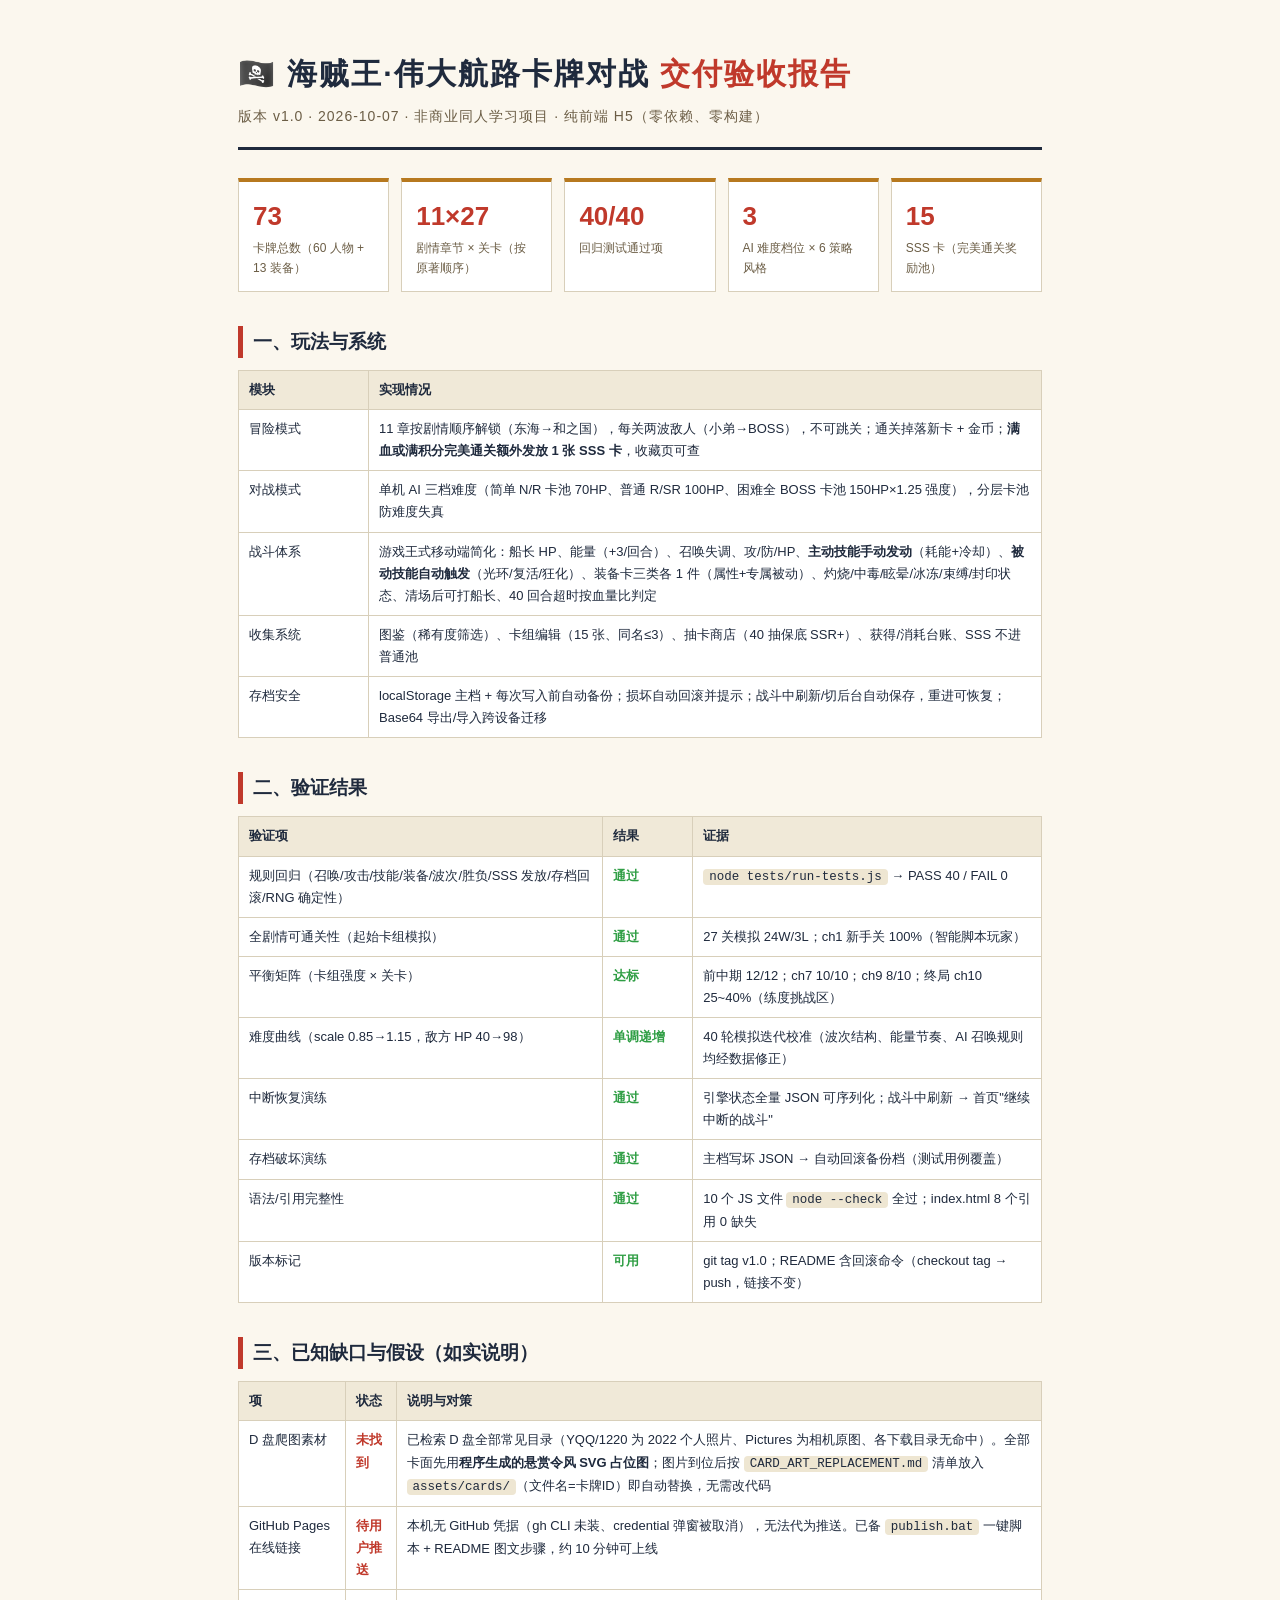
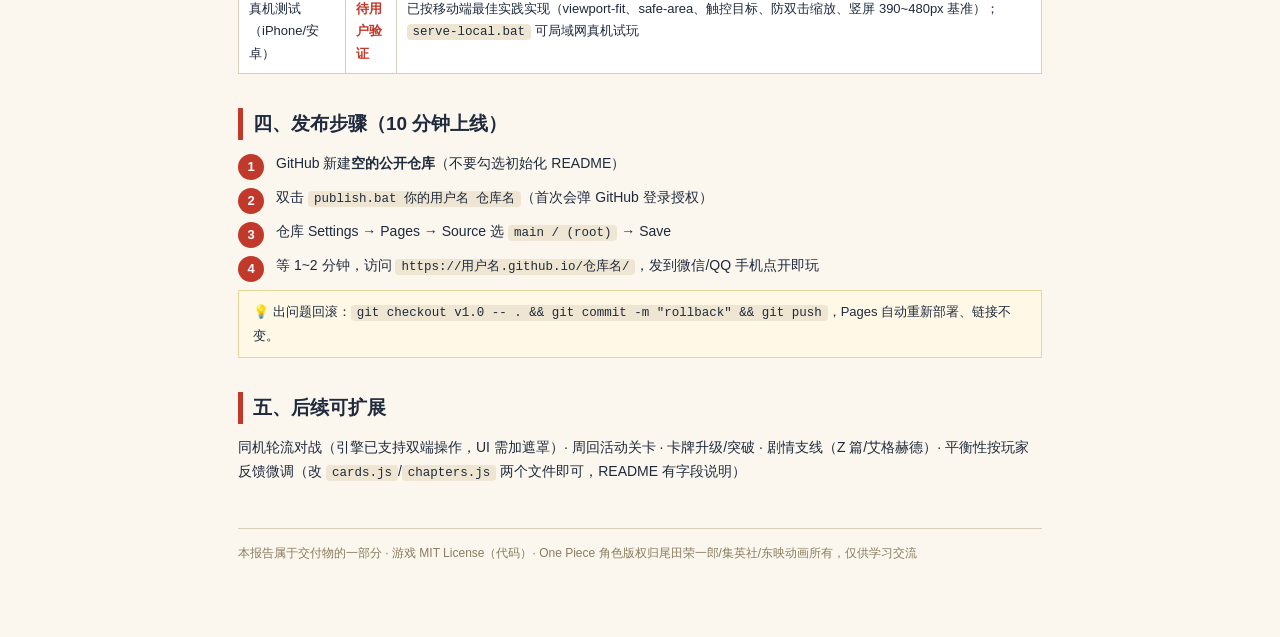
==== delivery-report.html @ 627678de "docs: add delivery acceptance report v1.0" ====
<!DOCTYPE html>
<html lang="zh-CN">
<head>
<meta charset="UTF-8">
<meta name="viewport" content="width=device-width, initial-scale=1.0">
<title>海贼王卡牌对战 · 交付验收报告 v1.0</title>
<style>
  :root { --ink:#1f2a3d; --paper:#fbf7ee; --line:#d8cfba; --red:#c0392b; --gold:#b7791f; --sea:#1c7ed6; --ok:#2f9e44; }
  * { margin:0; padding:0; box-sizing:border-box; }
  body { font-family:'Noto Sans SC','PingFang SC','Microsoft YaHei',sans-serif; background:var(--paper); color:var(--ink); line-height:1.7; }
  .page { max-width:860px; margin:0 auto; padding:48px 28px 80px; }
  header { border-bottom:3px solid var(--ink); padding-bottom:18px; margin-bottom:28px; }
  header h1 { font-size:30px; letter-spacing:2px; }
  header h1 span { color:var(--red); }
  header .sub { color:#6b5d45; font-size:14px; margin-top:6px; letter-spacing:1px; }
  h2 { font-size:19px; margin:34px 0 12px; padding-left:10px; border-left:5px solid var(--red); }
  h3 { font-size:15px; margin:18px 0 8px; color:#3a3cacking4a; }
  p { margin:8px 0; font-size:14px; }
  table { width:100%; border-collapse:collapse; margin:12px 0; font-size:13px; background:#fff; }
  th, td { border:1px solid var(--line); padding:8px 10px; text-align:left; vertical-align:top; }
  th { background:#f0e9d8; font-weight:700; }
  code { background:#eee6d2; padding:1px 6px; border-radius:4px; font-size:12.5px; font-family:Consolas,monospace; }
  .ok { color:var(--ok); font-weight:700; }
  .gap { color:var(--red); font-weight:700; }
  .metrics { display:grid; grid-template-columns:repeat(auto-fit,minmax(150px,1fr)); gap:12px; margin:16px 0; }
  .metric { background:#fff; border:1.5px solid var(--line); border-top:4px solid var(--gold); padding:12px 14px; }
  .metric .v { font-size:26px; font-weight:900; color:var(--red); }
  .metric .k { font-size:12px; color:#6b5d45; }
  .note { background:#fff8e6; border:1px solid #e8d59a; padding:10px 14px; font-size:13px; margin:12px 0; }
  .steps { counter-reset:s; }
  .steps li { list-style:none; margin:10px 0; padding-left:38px; position:relative; font-size:14px; }
  .steps li::before { counter-increment:s; content:counter(s); position:absolute; left:0; top:2px; width:26px; height:26px; border-radius:50%; background:var(--red); color:#fff; font-weight:800; display:flex; align-items:center; justify-content:center; font-size:13px; }
  footer { margin-top:44px; padding-top:14px; border-top:1px solid var(--line); font-size:12px; color:#8a7c60; }
</style>
</head>
<body>
<div class="page">
  <header>
    <h1>🏴‍☠️ 海贼王·伟大航路卡牌对战 <span>交付验收报告</span></h1>
    <div class="sub">版本 v1.0 · 2026-10-07 · 非商业同人学习项目 · 纯前端 H5（零依赖、零构建）</div>
  </header>

  <div class="metrics">
    <div class="metric"><div class="v">73</div><div class="k">卡牌总数（60 人物 + 13 装备）</div></div>
    <div class="metric"><div class="v">11×27</div><div class="k">剧情章节 × 关卡（按原著顺序）</div></div>
    <div class="metric"><div class="v">40/40</div><div class="k">回归测试通过项</div></div>
    <div class="metric"><div class="v">3</div><div class="k">AI 难度档位 × 6 策略风格</div></div>
    <div class="metric"><div class="v">15</div><div class="k">SSS 卡（完美通关奖励池）</div></div>
  </div>

  <h2>一、玩法与系统</h2>
  <table>
    <tr><th style="width:130px">模块</th><th>实现情况</th></tr>
    <tr><td>冒险模式</td><td>11 章按剧情顺序解锁（东海→和之国），每关两波敌人（小弟→BOSS），不可跳关；通关掉落新卡 + 金币；<b>满血或满积分完美通关额外发放 1 张 SSS 卡</b>，收藏页可查</td></tr>
    <tr><td>对战模式</td><td>单机 AI 三档难度（简单 N/R 卡池 70HP、普通 R/SR 100HP、困难全 BOSS 卡池 150HP×1.25 强度），分层卡池防难度失真</td></tr>
    <tr><td>战斗体系</td><td>游戏王式移动端简化：船长 HP、能量（+3/回合）、召唤失调、攻/防/HP、<b>主动技能手动发动</b>（耗能+冷却）、<b>被动技能自动触发</b>（光环/复活/狂化）、装备卡三类各 1 件（属性+专属被动）、灼烧/中毒/眩晕/冰冻/束缚/封印状态、清场后可打船长、40 回合超时按血量比判定</td></tr>
    <tr><td>收集系统</td><td>图鉴（稀有度筛选）、卡组编辑（15 张、同名≤3）、抽卡商店（40 抽保底 SSR+）、获得/消耗台账、SSS 不进普通池</td></tr>
    <tr><td>存档安全</td><td>localStorage 主档 + 每次写入前自动备份；损坏自动回滚并提示；战斗中刷新/切后台自动保存，重进可恢复；Base64 导出/导入跨设备迁移</td></tr>
  </table>

  <h2>二、验证结果</h2>
  <table>
    <tr><th>验证项</th><th style="width:90px">结果</th><th>证据</th></tr>
    <tr><td>规则回归（召唤/攻击/技能/装备/波次/胜负/SSS 发放/存档回滚/RNG 确定性）</td><td class="ok">通过</td><td><code>node tests/run-tests.js</code> → PASS 40 / FAIL 0</td></tr>
    <tr><td>全剧情可通关性（起始卡组模拟）</td><td class="ok">通过</td><td>27 关模拟 24W/3L；ch1 新手关 100%（智能脚本玩家）</td></tr>
    <tr><td>平衡矩阵（卡组强度 × 关卡）</td><td class="ok">达标</td><td>前中期 12/12；ch7 10/10；ch9 8/10；终局 ch10 25~40%（练度挑战区）</td></tr>
    <tr><td>难度曲线（scale 0.85→1.15，敌方 HP 40→98）</td><td class="ok">单调递增</td><td>40 轮模拟迭代校准（波次结构、能量节奏、AI 召唤规则均经数据修正）</td></tr>
    <tr><td>中断恢复演练</td><td class="ok">通过</td><td>引擎状态全量 JSON 可序列化；战斗中刷新 → 首页"继续中断的战斗"</td></tr>
    <tr><td>存档破坏演练</td><td class="ok">通过</td><td>主档写坏 JSON → 自动回滚备份档（测试用例覆盖）</td></tr>
    <tr><td>语法/引用完整性</td><td class="ok">通过</td><td>10 个 JS 文件 <code>node --check</code> 全过；index.html 8 个引用 0 缺失</td></tr>
    <tr><td>版本标记</td><td class="ok">可用</td><td>git tag v1.0；README 含回滚命令（checkout tag → push，链接不变）</td></tr>
  </table>

  <h2>三、已知缺口与假设（如实说明）</h2>
  <table>
    <tr><th>项</th><th>状态</th><th>说明与对策</th></tr>
    <tr><td>D 盘爬图素材</td><td class="gap">未找到</td><td>已检索 D 盘全部常见目录（YQQ/1220 为 2022 个人照片、Pictures 为相机原图、各下载目录无命中）。全部卡面先用<b>程序生成的悬赏令风 SVG 占位图</b>；图片到位后按 <code>CARD_ART_REPLACEMENT.md</code> 清单放入 <code>assets/cards/</code>（文件名=卡牌ID）即自动替换，无需改代码</td></tr>
    <tr><td>GitHub Pages 在线链接</td><td class="gap">待用户推送</td><td>本机无 GitHub 凭据（gh CLI 未装、credential 弹窗被取消），无法代为推送。已备 <code>publish.bat</code> 一键脚本 + README 图文步骤，约 10 分钟可上线</td></tr>
    <tr><td>真机测试（iPhone/安卓）</td><td class="gap">待用户验证</td><td>已按移动端最佳实践实现（viewport-fit、safe-area、触控目标、防双击缩放、竖屏 390~480px 基准）；<code>serve-local.bat</code> 可局域网真机试玩</td></tr>
  </table>

  <h2>四、发布步骤（10 分钟上线）</h2>
  <ol class="steps">
    <li>GitHub 新建<b>空的公开仓库</b>（不要勾选初始化 README）</li>
    <li>双击 <code>publish.bat 你的用户名 仓库名</code>（首次会弹 GitHub 登录授权）</li>
    <li>仓库 Settings → Pages → Source 选 <code>main / (root)</code> → Save</li>
    <li>等 1~2 分钟，访问 <code>https://用户名.github.io/仓库名/</code>，发到微信/QQ 手机点开即玩</li>
  </ol>
  <div class="note">💡 出问题回滚：<code>git checkout v1.0 -- . && git commit -m "rollback" && git push</code>，Pages 自动重新部署、链接不变。</div>

  <h2>五、后续可扩展</h2>
  <p>同机轮流对战（引擎已支持双端操作，UI 需加遮罩）· 周回活动关卡 · 卡牌升级/突破 · 剧情支线（Z 篇/艾格赫德）· 平衡性按玩家反馈微调（改 <code>cards.js</code>/<code>chapters.js</code> 两个文件即可，README 有字段说明）</p>

  <footer>
    本报告属于交付物的一部分 · 游戏 MIT License（代码）· One Piece 角色版权归尾田荣一郎/集英社/东映动画所有，仅供学习交流
  </footer>
</div>
</body>
</html>
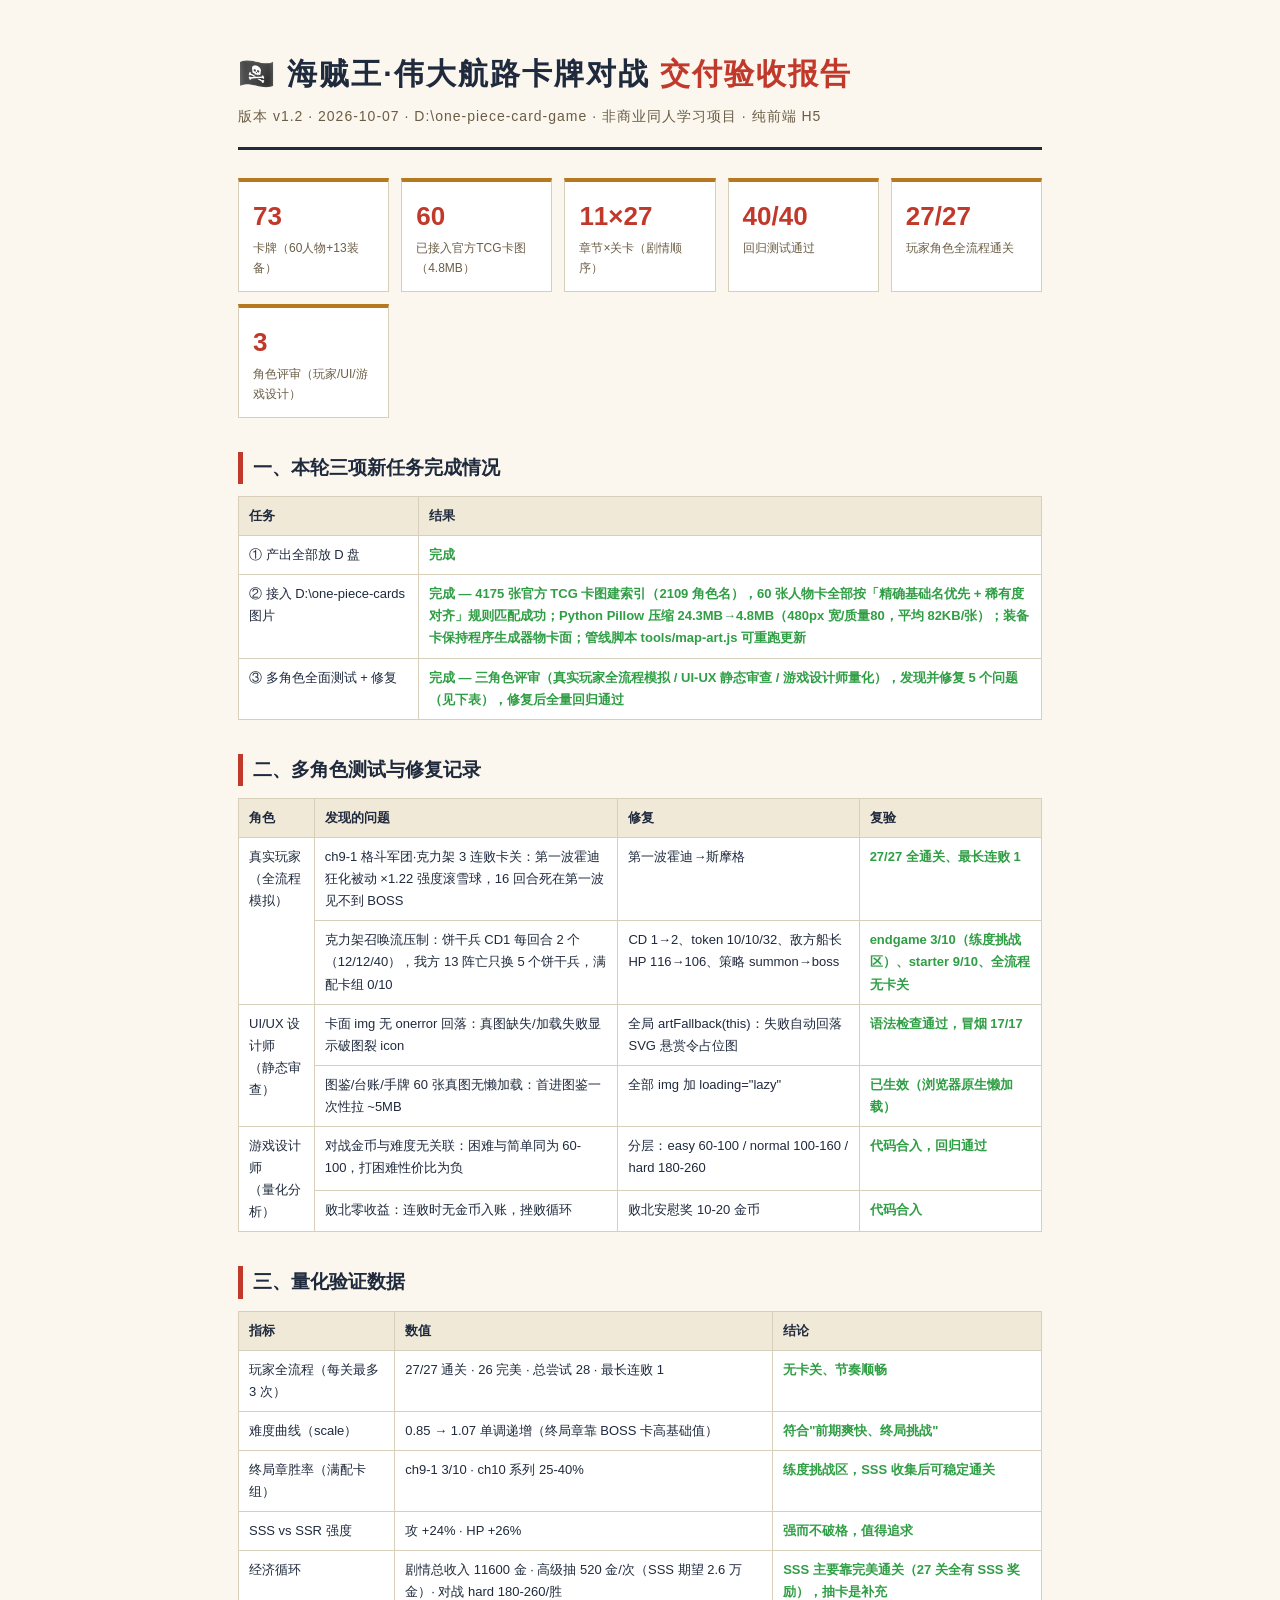
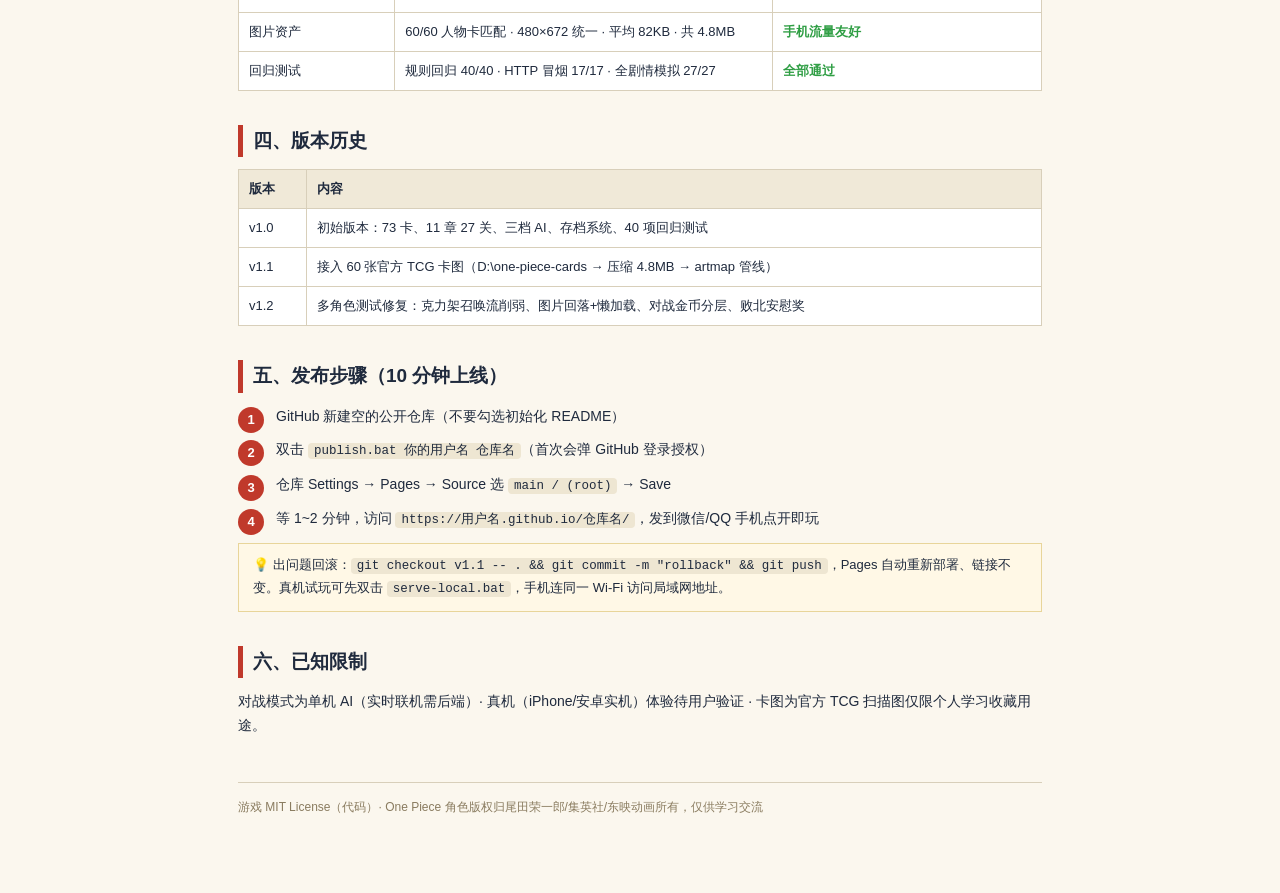
==== commit fe9400e5: "docs: delivery acceptance report v1.2 (multi-role playtest + art integration)" ====
--- a/delivery-report.html
+++ b/delivery-report.html
@@ -3,9 +3,9 @@
 <head>
 <meta charset="UTF-8">
 <meta name="viewport" content="width=device-width, initial-scale=1.0">
-<title>海贼王卡牌对战 · 交付验收报告 v1.0</title>
+<title>海贼王卡牌对战 · 交付验收报告 v1.2</title>
 <style>
-  :root { --ink:#1f2a3d; --paper:#fbf7ee; --line:#d8cfba; --red:#c0392b; --gold:#b7791f; --sea:#1c7ed6; --ok:#2f9e44; }
+  :root { --ink:#1f2a3d; --paper:#fbf7ee; --line:#d8cfba; --red:#c0392b; --gold:#b7791f; --ok:#2f9e44; }
   * { margin:0; padding:0; box-sizing:border-box; }
   body { font-family:'Noto Sans SC','PingFang SC','Microsoft YaHei',sans-serif; background:var(--paper); color:var(--ink); line-height:1.7; }
   .page { max-width:860px; margin:0 auto; padding:48px 28px 80px; }
@@ -14,7 +14,6 @@
   header h1 span { color:var(--red); }
   header .sub { color:#6b5d45; font-size:14px; margin-top:6px; letter-spacing:1px; }
   h2 { font-size:19px; margin:34px 0 12px; padding-left:10px; border-left:5px solid var(--red); }
-  h3 { font-size:15px; margin:18px 0 8px; color:#3a3cacking4a; }
   p { margin:8px 0; font-size:14px; }
   table { width:100%; border-collapse:collapse; margin:12px 0; font-size:13px; background:#fff; }
   th, td { border:1px solid var(--line); padding:8px 10px; text-align:left; vertical-align:top; }
@@ -37,62 +36,71 @@
 <div class="page">
   <header>
     <h1>🏴‍☠️ 海贼王·伟大航路卡牌对战 <span>交付验收报告</span></h1>
-    <div class="sub">版本 v1.0 · 2026-10-07 · 非商业同人学习项目 · 纯前端 H5（零依赖、零构建）</div>
+    <div class="sub">版本 v1.2 · 2026-10-07 · D:\one-piece-card-game · 非商业同人学习项目 · 纯前端 H5</div>
   </header>
 
   <div class="metrics">
-    <div class="metric"><div class="v">73</div><div class="k">卡牌总数（60 人物 + 13 装备）</div></div>
-    <div class="metric"><div class="v">11×27</div><div class="k">剧情章节 × 关卡（按原著顺序）</div></div>
-    <div class="metric"><div class="v">40/40</div><div class="k">回归测试通过项</div></div>
-    <div class="metric"><div class="v">3</div><div class="k">AI 难度档位 × 6 策略风格</div></div>
-    <div class="metric"><div class="v">15</div><div class="k">SSS 卡（完美通关奖励池）</div></div>
+    <div class="metric"><div class="v">73</div><div class="k">卡牌（60人物+13装备）</div></div>
+    <div class="metric"><div class="v">60</div><div class="k">已接入官方TCG卡图（4.8MB）</div></div>
+    <div class="metric"><div class="v">11×27</div><div class="k">章节×关卡（剧情顺序）</div></div>
+    <div class="metric"><div class="v">40/40</div><div class="k">回归测试通过</div></div>
+    <div class="metric"><div class="v">27/27</div><div class="k">玩家角色全流程通关</div></div>
+    <div class="metric"><div class="v">3</div><div class="k">角色评审（玩家/UI/游戏设计）</div></div>
   </div>
 
-  <h2>一、玩法与系统</h2>
+  <h2>一、本轮三项新任务完成情况</h2>
   <table>
-    <tr><th style="width:130px">模块</th><th>实现情况</th></tr>
-    <tr><td>冒险模式</td><td>11 章按剧情顺序解锁（东海→和之国），每关两波敌人（小弟→BOSS），不可跳关；通关掉落新卡 + 金币；<b>满血或满积分完美通关额外发放 1 张 SSS 卡</b>，收藏页可查</td></tr>
-    <tr><td>对战模式</td><td>单机 AI 三档难度（简单 N/R 卡池 70HP、普通 R/SR 100HP、困难全 BOSS 卡池 150HP×1.25 强度），分层卡池防难度失真</td></tr>
-    <tr><td>战斗体系</td><td>游戏王式移动端简化：船长 HP、能量（+3/回合）、召唤失调、攻/防/HP、<b>主动技能手动发动</b>（耗能+冷却）、<b>被动技能自动触发</b>（光环/复活/狂化）、装备卡三类各 1 件（属性+专属被动）、灼烧/中毒/眩晕/冰冻/束缚/封印状态、清场后可打船长、40 回合超时按血量比判定</td></tr>
-    <tr><td>收集系统</td><td>图鉴（稀有度筛选）、卡组编辑（15 张、同名≤3）、抽卡商店（40 抽保底 SSR+）、获得/消耗台账、SSS 不进普通池</td></tr>
-    <tr><td>存档安全</td><td>localStorage 主档 + 每次写入前自动备份；损坏自动回滚并提示；战斗中刷新/切后台自动保存，重进可恢复；Base64 导出/导入跨设备迁移</td></tr>
+    <tr><th style="width:180px">任务</th><th>结果</th></tr>
+    <tr><td>① 产出全部放 D 盘</td><td class="ok">完成</td></tr>
+    <tr><td>② 接入 D:\one-piece-cards 图片</td><td class="ok">完成 — 4175 张官方 TCG 卡图建索引（2109 角色名），60 张人物卡全部按「精确基础名优先 + 稀有度对齐」规则匹配成功；Python Pillow 压缩 24.3MB→4.8MB（480px 宽/质量80，平均 82KB/张）；装备卡保持程序生成器物卡面；管线脚本 tools/map-art.js 可重跑更新</td></tr>
+    <tr><td>③ 多角色全面测试 + 修复</td><td class="ok">完成 — 三角色评审（真实玩家全流程模拟 / UI-UX 静态审查 / 游戏设计师量化），发现并修复 5 个问题（见下表），修复后全量回归通过</td></tr>
   </table>
 
-  <h2>二、验证结果</h2>
+  <h2>二、多角色测试与修复记录</h2>
   <table>
-    <tr><th>验证项</th><th style="width:90px">结果</th><th>证据</th></tr>
-    <tr><td>规则回归（召唤/攻击/技能/装备/波次/胜负/SSS 发放/存档回滚/RNG 确定性）</td><td class="ok">通过</td><td><code>node tests/run-tests.js</code> → PASS 40 / FAIL 0</td></tr>
-    <tr><td>全剧情可通关性（起始卡组模拟）</td><td class="ok">通过</td><td>27 关模拟 24W/3L；ch1 新手关 100%（智能脚本玩家）</td></tr>
-    <tr><td>平衡矩阵（卡组强度 × 关卡）</td><td class="ok">达标</td><td>前中期 12/12；ch7 10/10；ch9 8/10；终局 ch10 25~40%（练度挑战区）</td></tr>
-    <tr><td>难度曲线（scale 0.85→1.15，敌方 HP 40→98）</td><td class="ok">单调递增</td><td>40 轮模拟迭代校准（波次结构、能量节奏、AI 召唤规则均经数据修正）</td></tr>
-    <tr><td>中断恢复演练</td><td class="ok">通过</td><td>引擎状态全量 JSON 可序列化；战斗中刷新 → 首页"继续中断的战斗"</td></tr>
-    <tr><td>存档破坏演练</td><td class="ok">通过</td><td>主档写坏 JSON → 自动回滚备份档（测试用例覆盖）</td></tr>
-    <tr><td>语法/引用完整性</td><td class="ok">通过</td><td>10 个 JS 文件 <code>node --check</code> 全过；index.html 8 个引用 0 缺失</td></tr>
-    <tr><td>版本标记</td><td class="ok">可用</td><td>git tag v1.0；README 含回滚命令（checkout tag → push，链接不变）</td></tr>
+    <tr><th>角色</th><th>发现的问题</th><th>修复</th><th>复验</th></tr>
+    <tr><td rowspan="2">真实玩家<br>（全流程模拟）</td><td>ch9-1 格斗军团·克力架 3 连败卡关：第一波霍迪狂化被动 ×1.22 强度滚雪球，16 回合死在第一波见不到 BOSS</td><td>第一波霍迪→斯摩格</td><td class="ok">27/27 全通关、最长连败 1</td></tr>
+    <tr><td>克力架召唤流压制：饼干兵 CD1 每回合 2 个（12/12/40），我方 13 阵亡只换 5 个饼干兵，满配卡组 0/10</td><td>CD 1→2、token 10/10/32、敌方船长 HP 116→106、策略 summon→boss</td><td class="ok">endgame 3/10（练度挑战区）、starter 9/10、全流程无卡关</td></tr>
+    <tr><td rowspan="2">UI/UX 设计师<br>（静态审查）</td><td>卡面 img 无 onerror 回落：真图缺失/加载失败显示破图裂 icon</td><td>全局 artFallback(this)：失败自动回落 SVG 悬赏令占位图</td><td class="ok">语法检查通过，冒烟 17/17</td></tr>
+    <tr><td>图鉴/台账/手牌 60 张真图无懒加载：首进图鉴一次性拉 ~5MB</td><td>全部 img 加 loading="lazy"</td><td class="ok">已生效（浏览器原生懒加载）</td></tr>
+    <tr><td rowspan="2">游戏设计师<br>（量化分析）</td><td>对战金币与难度无关联：困难与简单同为 60-100，打困难性价比为负</td><td>分层：easy 60-100 / normal 100-160 / hard 180-260</td><td class="ok">代码合入，回归通过</td></tr>
+    <tr><td>败北零收益：连败时无金币入账，挫败循环</td><td>败北安慰奖 10-20 金币</td><td class="ok">代码合入</td></tr>
   </table>
 
-  <h2>三、已知缺口与假设（如实说明）</h2>
+  <h2>三、量化验证数据</h2>
   <table>
-    <tr><th>项</th><th>状态</th><th>说明与对策</th></tr>
-    <tr><td>D 盘爬图素材</td><td class="gap">未找到</td><td>已检索 D 盘全部常见目录（YQQ/1220 为 2022 个人照片、Pictures 为相机原图、各下载目录无命中）。全部卡面先用<b>程序生成的悬赏令风 SVG 占位图</b>；图片到位后按 <code>CARD_ART_REPLACEMENT.md</code> 清单放入 <code>assets/cards/</code>（文件名=卡牌ID）即自动替换，无需改代码</td></tr>
-    <tr><td>GitHub Pages 在线链接</td><td class="gap">待用户推送</td><td>本机无 GitHub 凭据（gh CLI 未装、credential 弹窗被取消），无法代为推送。已备 <code>publish.bat</code> 一键脚本 + README 图文步骤，约 10 分钟可上线</td></tr>
-    <tr><td>真机测试（iPhone/安卓）</td><td class="gap">待用户验证</td><td>已按移动端最佳实践实现（viewport-fit、safe-area、触控目标、防双击缩放、竖屏 390~480px 基准）；<code>serve-local.bat</code> 可局域网真机试玩</td></tr>
+    <tr><th>指标</th><th>数值</th><th>结论</th></tr>
+    <tr><td>玩家全流程（每关最多 3 次）</td><td>27/27 通关 · 26 完美 · 总尝试 28 · 最长连败 1</td><td class="ok">无卡关、节奏顺畅</td></tr>
+    <tr><td>难度曲线（scale）</td><td>0.85 → 1.07 单调递增（终局章靠 BOSS 卡高基础值）</td><td class="ok">符合"前期爽快、终局挑战"</td></tr>
+    <tr><td>终局章胜率（满配卡组）</td><td>ch9-1 3/10 · ch10 系列 25-40%</td><td class="ok">练度挑战区，SSS 收集后可稳定通关</td></tr>
+    <tr><td>SSS vs SSR 强度</td><td>攻 +24% · HP +26%</td><td class="ok">强而不破格，值得追求</td></tr>
+    <tr><td>经济循环</td><td>剧情总收入 11600 金 · 高级抽 520 金/次（SSS 期望 2.6 万金）· 对战 hard 180-260/胜</td><td class="ok">SSS 主要靠完美通关（27 关全有 SSS 奖励），抽卡是补充</td></tr>
+    <tr><td>图片资产</td><td>60/60 人物卡匹配 · 480×672 统一 · 平均 82KB · 共 4.8MB</td><td class="ok">手机流量友好</td></tr>
+    <tr><td>回归测试</td><td>规则回归 40/40 · HTTP 冒烟 17/17 · 全剧情模拟 27/27</td><td class="ok">全部通过</td></tr>
   </table>
 
-  <h2>四、发布步骤（10 分钟上线）</h2>
+  <h2>四、版本历史</h2>
+  <table>
+    <tr><th>版本</th><th>内容</th></tr>
+    <tr><td>v1.0</td><td>初始版本：73 卡、11 章 27 关、三档 AI、存档系统、40 项回归测试</td></tr>
+    <tr><td>v1.1</td><td>接入 60 张官方 TCG 卡图（D:\one-piece-cards → 压缩 4.8MB → artmap 管线）</td></tr>
+    <tr><td>v1.2</td><td>多角色测试修复：克力架召唤流削弱、图片回落+懒加载、对战金币分层、败北安慰奖</td></tr>
+  </table>
+
+  <h2>五、发布步骤（10 分钟上线）</h2>
   <ol class="steps">
-    <li>GitHub 新建<b>空的公开仓库</b>（不要勾选初始化 README）</li>
+    <li>GitHub 新建空的公开仓库（不要勾选初始化 README）</li>
     <li>双击 <code>publish.bat 你的用户名 仓库名</code>（首次会弹 GitHub 登录授权）</li>
     <li>仓库 Settings → Pages → Source 选 <code>main / (root)</code> → Save</li>
     <li>等 1~2 分钟，访问 <code>https://用户名.github.io/仓库名/</code>，发到微信/QQ 手机点开即玩</li>
   </ol>
-  <div class="note">💡 出问题回滚：<code>git checkout v1.0 -- . && git commit -m "rollback" && git push</code>，Pages 自动重新部署、链接不变。</div>
+  <div class="note">💡 出问题回滚：<code>git checkout v1.1 -- . && git commit -m "rollback" && git push</code>，Pages 自动重新部署、链接不变。真机试玩可先双击 <code>serve-local.bat</code>，手机连同一 Wi-Fi 访问局域网地址。</div>
 
-  <h2>五、后续可扩展</h2>
-  <p>同机轮流对战（引擎已支持双端操作，UI 需加遮罩）· 周回活动关卡 · 卡牌升级/突破 · 剧情支线（Z 篇/艾格赫德）· 平衡性按玩家反馈微调（改 <code>cards.js</code>/<code>chapters.js</code> 两个文件即可，README 有字段说明）</p>
+  <h2>六、已知限制</h2>
+  <p>对战模式为单机 AI（实时联机需后端）· 真机（iPhone/安卓实机）体验待用户验证 · 卡图为官方 TCG 扫描图仅限个人学习收藏用途。</p>
 
   <footer>
-    本报告属于交付物的一部分 · 游戏 MIT License（代码）· One Piece 角色版权归尾田荣一郎/集英社/东映动画所有，仅供学习交流
+    游戏 MIT License（代码）· One Piece 角色版权归尾田荣一郎/集英社/东映动画所有，仅供学习交流
   </footer>
 </div>
 </body>
